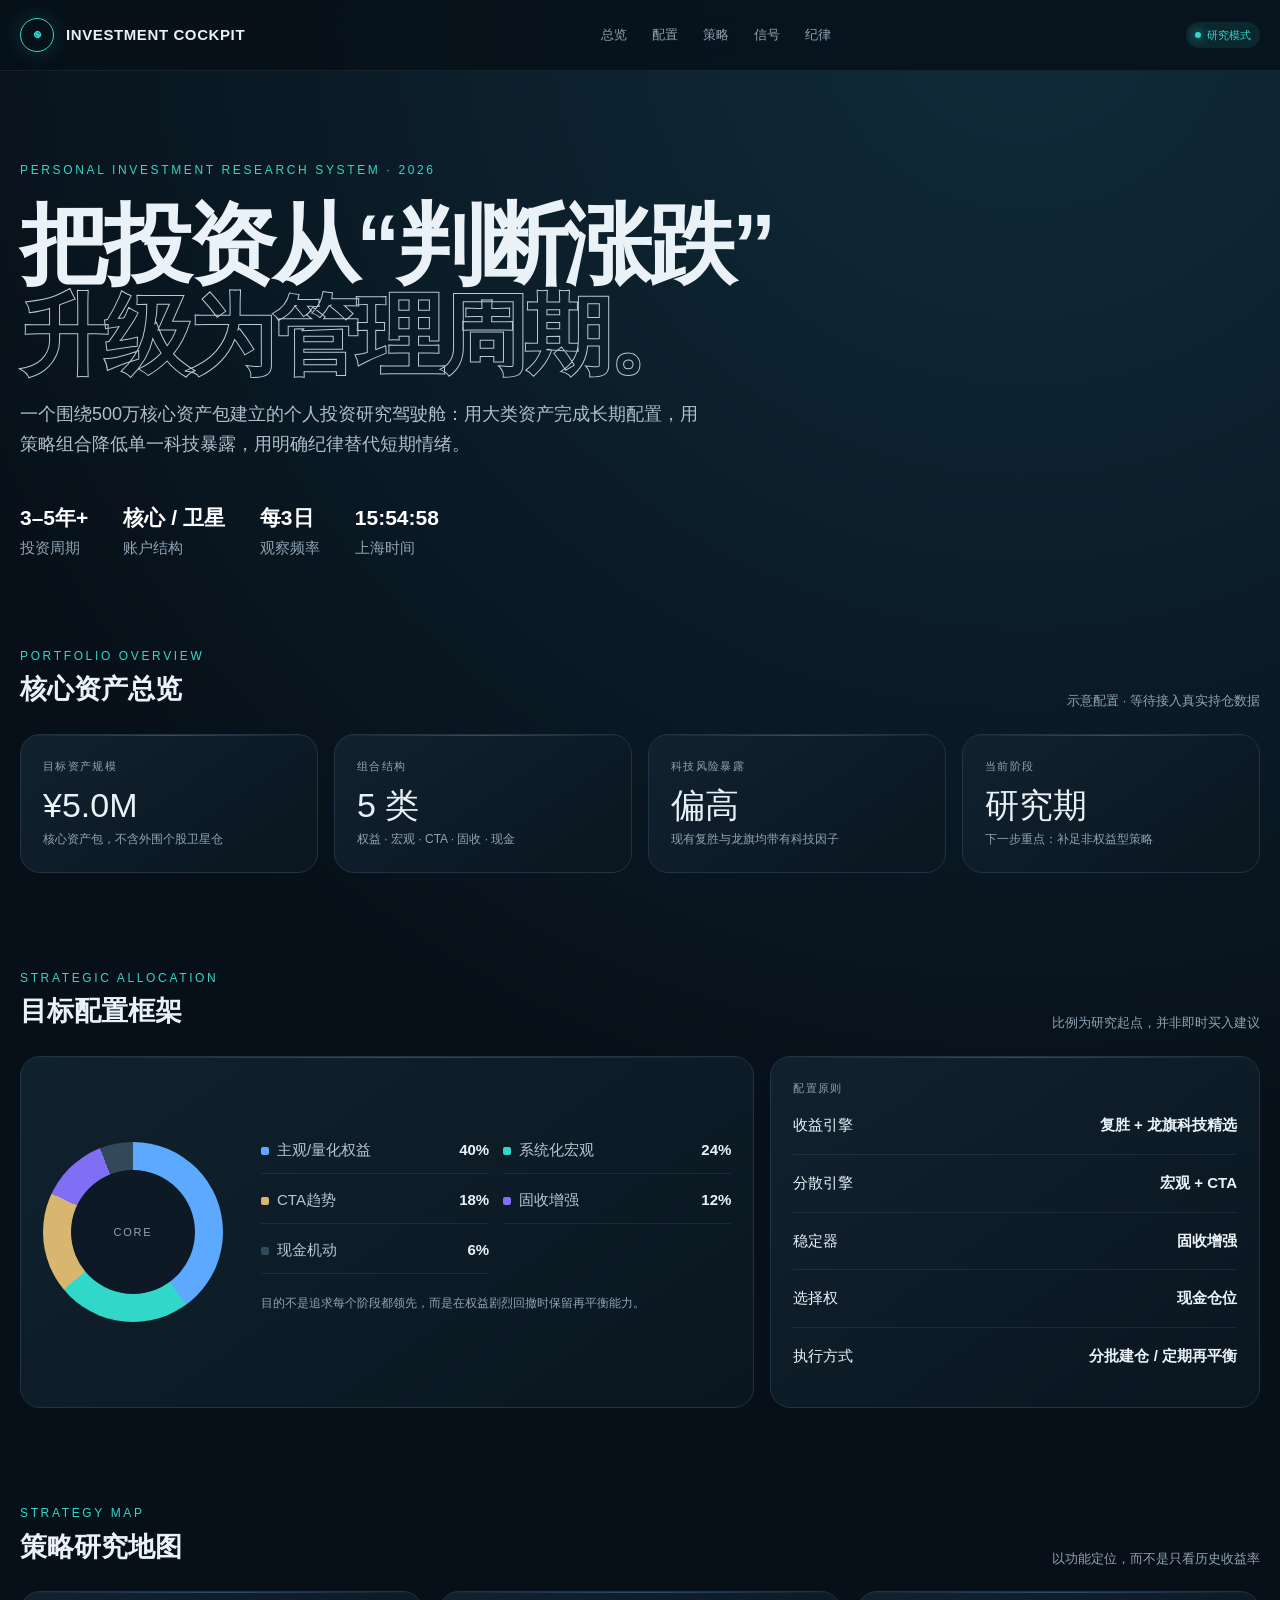
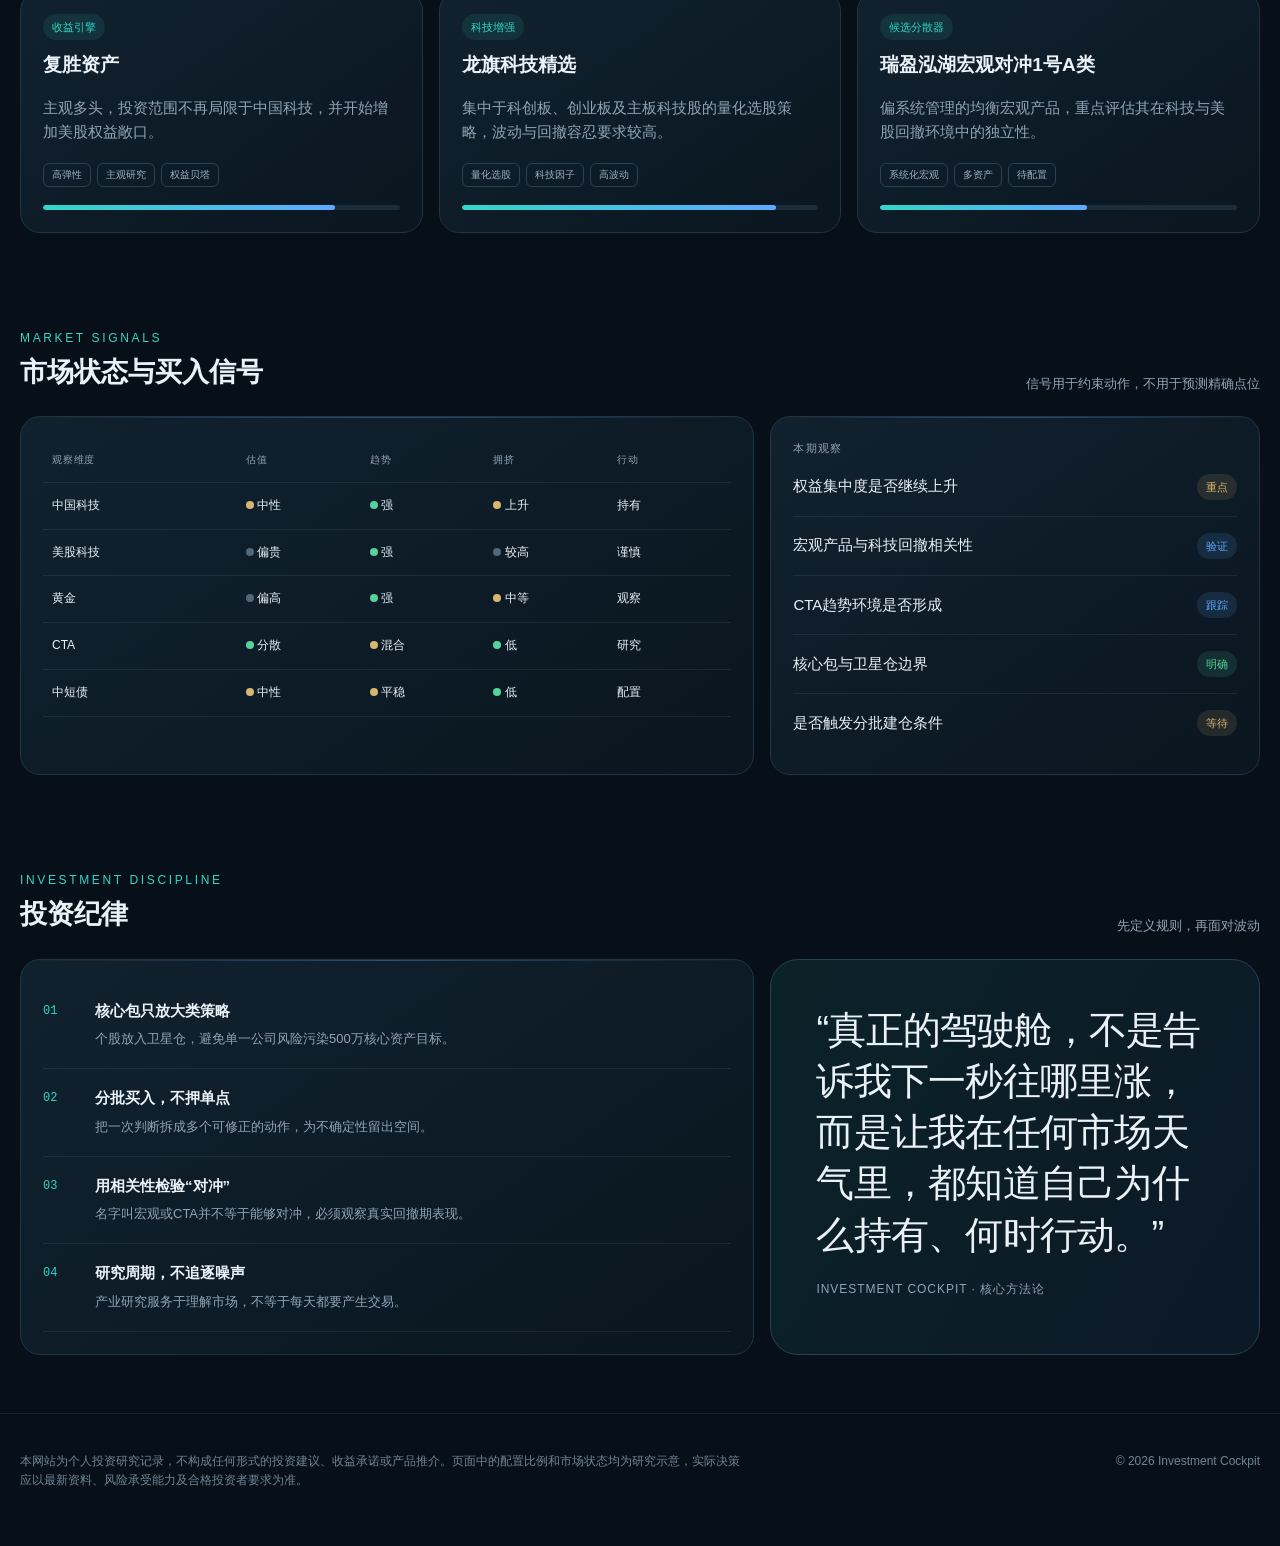
==== index.html @ ebb6c168 "Create investment cockpit homepage" ====
<!doctype html>
<html lang="zh-CN">
<head>
  <meta charset="utf-8">
  <meta name="viewport" content="width=device-width,initial-scale=1">
  <meta name="description" content="个人投资研究与资产配置驾驶舱：核心资产、策略研究、市场观察和买入纪律。">
  <title>Investment Cockpit｜个人投资驾驶舱</title>
  <style>
    :root{--bg:#071019;--panel:#0d1924;--panel2:#101f2c;--line:#203444;--text:#eaf2f8;--muted:#90a4b5;--cyan:#31d7c8;--blue:#5da9ff;--gold:#d9b66f;--green:#54d39a;--red:#ff7185;--radius:20px}
    *{box-sizing:border-box}html{scroll-behavior:smooth}body{margin:0;background:radial-gradient(circle at 80% 0,#102c3b 0,transparent 35%),var(--bg);color:var(--text);font:15px/1.65 Inter,"PingFang SC","Microsoft YaHei",sans-serif}
    a{color:inherit;text-decoration:none}.wrap{width:min(1240px,calc(100% - 40px));margin:auto}.nav{position:sticky;top:0;z-index:20;background:rgba(7,16,25,.82);backdrop-filter:blur(18px);border-bottom:1px solid rgba(255,255,255,.07)}
    .navin{height:70px;display:flex;align-items:center;justify-content:space-between}.brand{display:flex;align-items:center;gap:12px;font-weight:700;letter-spacing:.04em}.mark{width:34px;height:34px;border:1px solid var(--cyan);border-radius:50%;display:grid;place-items:center;color:var(--cyan);box-shadow:0 0 22px rgba(49,215,200,.18)}
    .links{display:flex;gap:25px;color:var(--muted);font-size:13px}.links a:hover{color:#fff}.hero{padding:90px 0 48px}.eyebrow{color:var(--cyan);letter-spacing:.22em;font-size:12px;text-transform:uppercase}.hero h1{font-size:clamp(44px,7vw,88px);line-height:1.04;margin:18px 0;max-width:920px;letter-spacing:-.045em}.hero h1 span{color:transparent;-webkit-text-stroke:1px #b8c8d4}.lead{max-width:680px;font-size:18px;color:#afbfcb}.heroMeta{display:flex;gap:35px;margin-top:42px;color:var(--muted)}.heroMeta b{display:block;color:#fff;font-size:21px;font-weight:600}
    .section{padding:34px 0 58px}.sectionHead{display:flex;align-items:end;justify-content:space-between;margin-bottom:22px}.sectionHead h2{font-size:27px;margin:0}.sectionHead p{margin:0;color:var(--muted);font-size:13px}.grid{display:grid;gap:16px}.g4{grid-template-columns:repeat(4,1fr)}.g3{grid-template-columns:repeat(3,1fr)}.g2{grid-template-columns:1.2fr .8fr}.card{background:linear-gradient(145deg,rgba(17,34,47,.96),rgba(10,22,32,.96));border:1px solid var(--line);border-radius:var(--radius);padding:22px;position:relative;overflow:hidden}.card:before{content:"";position:absolute;inset:0 auto auto 0;width:100%;height:1px;background:linear-gradient(90deg,transparent,rgba(93,169,255,.35),transparent)}
    .kicker{font-size:11px;letter-spacing:.12em;text-transform:uppercase;color:var(--muted)}.metric{font-size:34px;line-height:1.2;margin:10px 0 4px}.sub{font-size:12px;color:var(--muted)}.pill{display:inline-flex;align-items:center;gap:6px;padding:4px 9px;border-radius:99px;background:rgba(49,215,200,.1);color:var(--cyan);font-size:11px}.dot{width:6px;height:6px;border-radius:50%;background:currentColor;box-shadow:0 0 10px currentColor}
    .allocation{display:grid;grid-template-columns:190px 1fr;gap:28px;align-items:center}.donut{width:180px;aspect-ratio:1;border-radius:50%;background:conic-gradient(var(--blue) 0 40%,var(--cyan) 40% 64%,var(--gold) 64% 82%,#806ef5 82% 94%,#32485b 94%);position:relative}.donut:after{content:"CORE";position:absolute;inset:28px;background:var(--panel);border-radius:50%;display:grid;place-items:center;letter-spacing:.16em;color:var(--muted);font-size:11px}.legend{display:grid;grid-template-columns:1fr 1fr;gap:14px}.li{display:flex;justify-content:space-between;padding-bottom:10px;border-bottom:1px solid rgba(255,255,255,.07)}.li span:first-child{color:#b8c6d0}.sw{width:8px;height:8px;border-radius:2px;display:inline-block;margin-right:8px}
    .signal{display:flex;align-items:center;justify-content:space-between;padding:16px 0;border-bottom:1px solid rgba(255,255,255,.07)}.signal:last-child{border:0}.status{font-size:11px;padding:4px 9px;border-radius:99px}.watch{background:rgba(217,182,111,.12);color:var(--gold)}.neutral{background:rgba(93,169,255,.12);color:var(--blue)}.ready{background:rgba(84,211,154,.12);color:var(--green)}
    .strategy h3{margin:9px 0 6px;font-size:19px}.strategy p{color:var(--muted);min-height:52px}.bar{height:5px;border-radius:5px;background:#1b2d3b;overflow:hidden;margin-top:18px}.bar i{display:block;height:100%;background:linear-gradient(90deg,var(--cyan),var(--blue));border-radius:5px}.tagrow{display:flex;gap:6px;flex-wrap:wrap;margin-top:14px}.tag{border:1px solid #294153;color:#9db0be;padding:3px 8px;border-radius:6px;font-size:10px}
    .matrix{display:grid;grid-template-columns:1.1fr repeat(4,.7fr);font-size:12px}.cell{padding:13px 9px;border-bottom:1px solid rgba(255,255,255,.07)}.head{color:var(--muted);font-size:10px;letter-spacing:.08em}.score{width:8px;height:8px;border-radius:50%;display:inline-block}.high{background:var(--green)}.mid{background:var(--gold)}.low{background:#526879}
    .rules{counter-reset:item}.rule{display:grid;grid-template-columns:38px 1fr;gap:14px;padding:17px 0;border-bottom:1px solid rgba(255,255,255,.07)}.rule:before{counter-increment:item;content:"0" counter(item);color:var(--cyan);font:12px/1 monospace;padding-top:6px}.rule b{display:block;margin-bottom:3px}.rule span{color:var(--muted);font-size:13px}.quote{padding:45px;background:linear-gradient(120deg,rgba(49,215,200,.09),rgba(93,169,255,.06));border:1px solid #244254;border-radius:28px;font-size:clamp(23px,3vw,38px);line-height:1.35;letter-spacing:-.02em}.quote small{display:block;margin-top:20px;color:var(--muted);font-size:12px;letter-spacing:.08em}
    footer{padding:38px 0 55px;color:#6f8494;border-top:1px solid rgba(255,255,255,.07);font-size:12px}.footerIn{display:flex;justify-content:space-between}.disclaimer{max-width:720px}.clock{font-variant-numeric:tabular-nums}.mobileOnly{display:none}
    @media(max-width:900px){.g4,.g3,.g2{grid-template-columns:1fr 1fr}.g2{grid-template-columns:1fr}.allocation{grid-template-columns:1fr}.links{display:none}.hero{padding-top:60px}.heroMeta{flex-wrap:wrap}.matrix{grid-template-columns:1.3fr repeat(4,.65fr)}}
    @media(max-width:620px){.wrap{width:min(100% - 24px,1240px)}.g4,.g3{grid-template-columns:1fr}.hero h1{font-size:45px}.heroMeta{gap:22px}.legend{grid-template-columns:1fr}.quote{padding:28px}.matrix{font-size:10px;overflow:auto}.cell{padding:11px 5px}.footerIn{display:block}.mobileOnly{display:block}}
  </style>
</head>
<body>
  <nav class="nav"><div class="wrap navin"><a class="brand" href="#top"><span class="mark">◉</span> INVESTMENT COCKPIT</a><div class="links"><a href="#overview">总览</a><a href="#allocation">配置</a><a href="#strategy">策略</a><a href="#signals">信号</a><a href="#discipline">纪律</a></div><span class="pill"><span class="dot"></span>研究模式</span></div></nav>
  <main id="top">
    <header class="hero wrap"><div class="eyebrow">Personal Investment Research System · 2026</div><h1>把投资从“判断涨跌”<br><span>升级为管理周期。</span></h1><p class="lead">一个围绕500万核心资产包建立的个人投资研究驾驶舱：用大类资产完成长期配置，用策略组合降低单一科技暴露，用明确纪律替代短期情绪。</p><div class="heroMeta"><div><b>3–5年+</b>投资周期</div><div><b>核心 / 卫星</b>账户结构</div><div><b>每3日</b>观察频率</div><div><b class="clock" id="clock">--:--:--</b>上海时间</div></div></header>

    <section class="section wrap" id="overview"><div class="sectionHead"><div><span class="eyebrow">Portfolio overview</span><h2>核心资产总览</h2></div><p>示意配置 · 等待接入真实持仓数据</p></div><div class="grid g4"><div class="card"><div class="kicker">目标资产规模</div><div class="metric">¥5.0M</div><div class="sub">核心资产包，不含外围个股卫星仓</div></div><div class="card"><div class="kicker">组合结构</div><div class="metric">5 类</div><div class="sub">权益 · 宏观 · CTA · 固收 · 现金</div></div><div class="card"><div class="kicker">科技风险暴露</div><div class="metric">偏高</div><div class="sub">现有复胜与龙旗均带有科技因子</div></div><div class="card"><div class="kicker">当前阶段</div><div class="metric">研究期</div><div class="sub">下一步重点：补足非权益型策略</div></div></div></section>

    <section class="section wrap" id="allocation"><div class="sectionHead"><div><span class="eyebrow">Strategic allocation</span><h2>目标配置框架</h2></div><p>比例为研究起点，并非即时买入建议</p></div><div class="grid g2"><div class="card allocation"><div class="donut"></div><div><div class="legend"><div class="li"><span><i class="sw" style="background:var(--blue)"></i>主观/量化权益</span><b>40%</b></div><div class="li"><span><i class="sw" style="background:var(--cyan)"></i>系统化宏观</span><b>24%</b></div><div class="li"><span><i class="sw" style="background:var(--gold)"></i>CTA趋势</span><b>18%</b></div><div class="li"><span><i class="sw" style="background:#806ef5"></i>固收增强</span><b>12%</b></div><div class="li"><span><i class="sw" style="background:#32485b"></i>现金机动</span><b>6%</b></div></div><p class="sub" style="margin-top:20px">目的不是追求每个阶段都领先，而是在权益剧烈回撤时保留再平衡能力。</p></div></div><div class="card"><div class="kicker">配置原则</div><div class="signal"><span>收益引擎</span><b>复胜 + 龙旗科技精选</b></div><div class="signal"><span>分散引擎</span><b>宏观 + CTA</b></div><div class="signal"><span>稳定器</span><b>固收增强</b></div><div class="signal"><span>选择权</span><b>现金仓位</b></div><div class="signal"><span>执行方式</span><b>分批建仓 / 定期再平衡</b></div></div></div></section>

    <section class="section wrap" id="strategy"><div class="sectionHead"><div><span class="eyebrow">Strategy map</span><h2>策略研究地图</h2></div><p>以功能定位，而不是只看历史收益率</p></div><div class="grid g3"><article class="card strategy"><span class="pill">收益引擎</span><h3>复胜资产</h3><p>主观多头，投资范围不再局限于中国科技，并开始增加美股权益敞口。</p><div class="tagrow"><span class="tag">高弹性</span><span class="tag">主观研究</span><span class="tag">权益贝塔</span></div><div class="bar"><i style="width:82%"></i></div></article><article class="card strategy"><span class="pill">科技增强</span><h3>龙旗科技精选</h3><p>集中于科创板、创业板及主板科技股的量化选股策略，波动与回撤容忍要求较高。</p><div class="tagrow"><span class="tag">量化选股</span><span class="tag">科技因子</span><span class="tag">高波动</span></div><div class="bar"><i style="width:88%"></i></div></article><article class="card strategy"><span class="pill">候选分散器</span><h3>瑞盈泓湖宏观对冲1号A类</h3><p>偏系统管理的均衡宏观产品，重点评估其在科技与美股回撤环境中的独立性。</p><div class="tagrow"><span class="tag">系统化宏观</span><span class="tag">多资产</span><span class="tag">待配置</span></div><div class="bar"><i style="width:58%"></i></div></article></div></section>

    <section class="section wrap" id="signals"><div class="sectionHead"><div><span class="eyebrow">Market signals</span><h2>市场状态与买入信号</h2></div><p>信号用于约束动作，不用于预测精确点位</p></div><div class="grid g2"><div class="card"><div class="matrix"><div class="cell head">观察维度</div><div class="cell head">估值</div><div class="cell head">趋势</div><div class="cell head">拥挤</div><div class="cell head">行动</div><div class="cell">中国科技</div><div class="cell"><i class="score mid"></i> 中性</div><div class="cell"><i class="score high"></i> 强</div><div class="cell"><i class="score mid"></i> 上升</div><div class="cell">持有</div><div class="cell">美股科技</div><div class="cell"><i class="score low"></i> 偏贵</div><div class="cell"><i class="score high"></i> 强</div><div class="cell"><i class="score low"></i> 较高</div><div class="cell">谨慎</div><div class="cell">黄金</div><div class="cell"><i class="score low"></i> 偏高</div><div class="cell"><i class="score high"></i> 强</div><div class="cell"><i class="score mid"></i> 中等</div><div class="cell">观察</div><div class="cell">CTA</div><div class="cell"><i class="score high"></i> 分散</div><div class="cell"><i class="score mid"></i> 混合</div><div class="cell"><i class="score high"></i> 低</div><div class="cell">研究</div><div class="cell">中短债</div><div class="cell"><i class="score mid"></i> 中性</div><div class="cell"><i class="score mid"></i> 平稳</div><div class="cell"><i class="score high"></i> 低</div><div class="cell">配置</div></div></div><div class="card"><div class="kicker">本期观察</div><div class="signal"><span>权益集中度是否继续上升</span><span class="status watch">重点</span></div><div class="signal"><span>宏观产品与科技回撤相关性</span><span class="status neutral">验证</span></div><div class="signal"><span>CTA趋势环境是否形成</span><span class="status neutral">跟踪</span></div><div class="signal"><span>核心包与卫星仓边界</span><span class="status ready">明确</span></div><div class="signal"><span>是否触发分批建仓条件</span><span class="status watch">等待</span></div></div></div></section>

    <section class="section wrap" id="discipline"><div class="sectionHead"><div><span class="eyebrow">Investment discipline</span><h2>投资纪律</h2></div><p>先定义规则，再面对波动</p></div><div class="grid g2"><div class="card rules"><div class="rule"><div><b>核心包只放大类策略</b><span>个股放入卫星仓，避免单一公司风险污染500万核心资产目标。</span></div></div><div class="rule"><div><b>分批买入，不押单点</b><span>把一次判断拆成多个可修正的动作，为不确定性留出空间。</span></div></div><div class="rule"><div><b>用相关性检验“对冲”</b><span>名字叫宏观或CTA并不等于能够对冲，必须观察真实回撤期表现。</span></div></div><div class="rule"><div><b>研究周期，不追逐噪声</b><span>产业研究服务于理解市场，不等于每天都要产生交易。</span></div></div></div><div class="quote">“真正的驾驶舱，不是告诉我下一秒往哪里涨，而是让我在任何市场天气里，都知道自己为什么持有、何时行动。”<small>INVESTMENT COCKPIT · 核心方法论</small></div></div></section>
  </main>
  <footer><div class="wrap footerIn"><div class="disclaimer">本网站为个人投资研究记录，不构成任何形式的投资建议、收益承诺或产品推介。页面中的配置比例和市场状态均为研究示意，实际决策应以最新资料、风险承受能力及合格投资者要求为准。</div><div>© 2026 Investment Cockpit</div></div></footer>
  <script>function tick(){const s=new Intl.DateTimeFormat('zh-CN',{timeZone:'Asia/Shanghai',hour:'2-digit',minute:'2-digit',second:'2-digit',hour12:false}).format(new Date());document.getElementById('clock').textContent=s}tick();setInterval(tick,1000);</script>
</body>
</html>
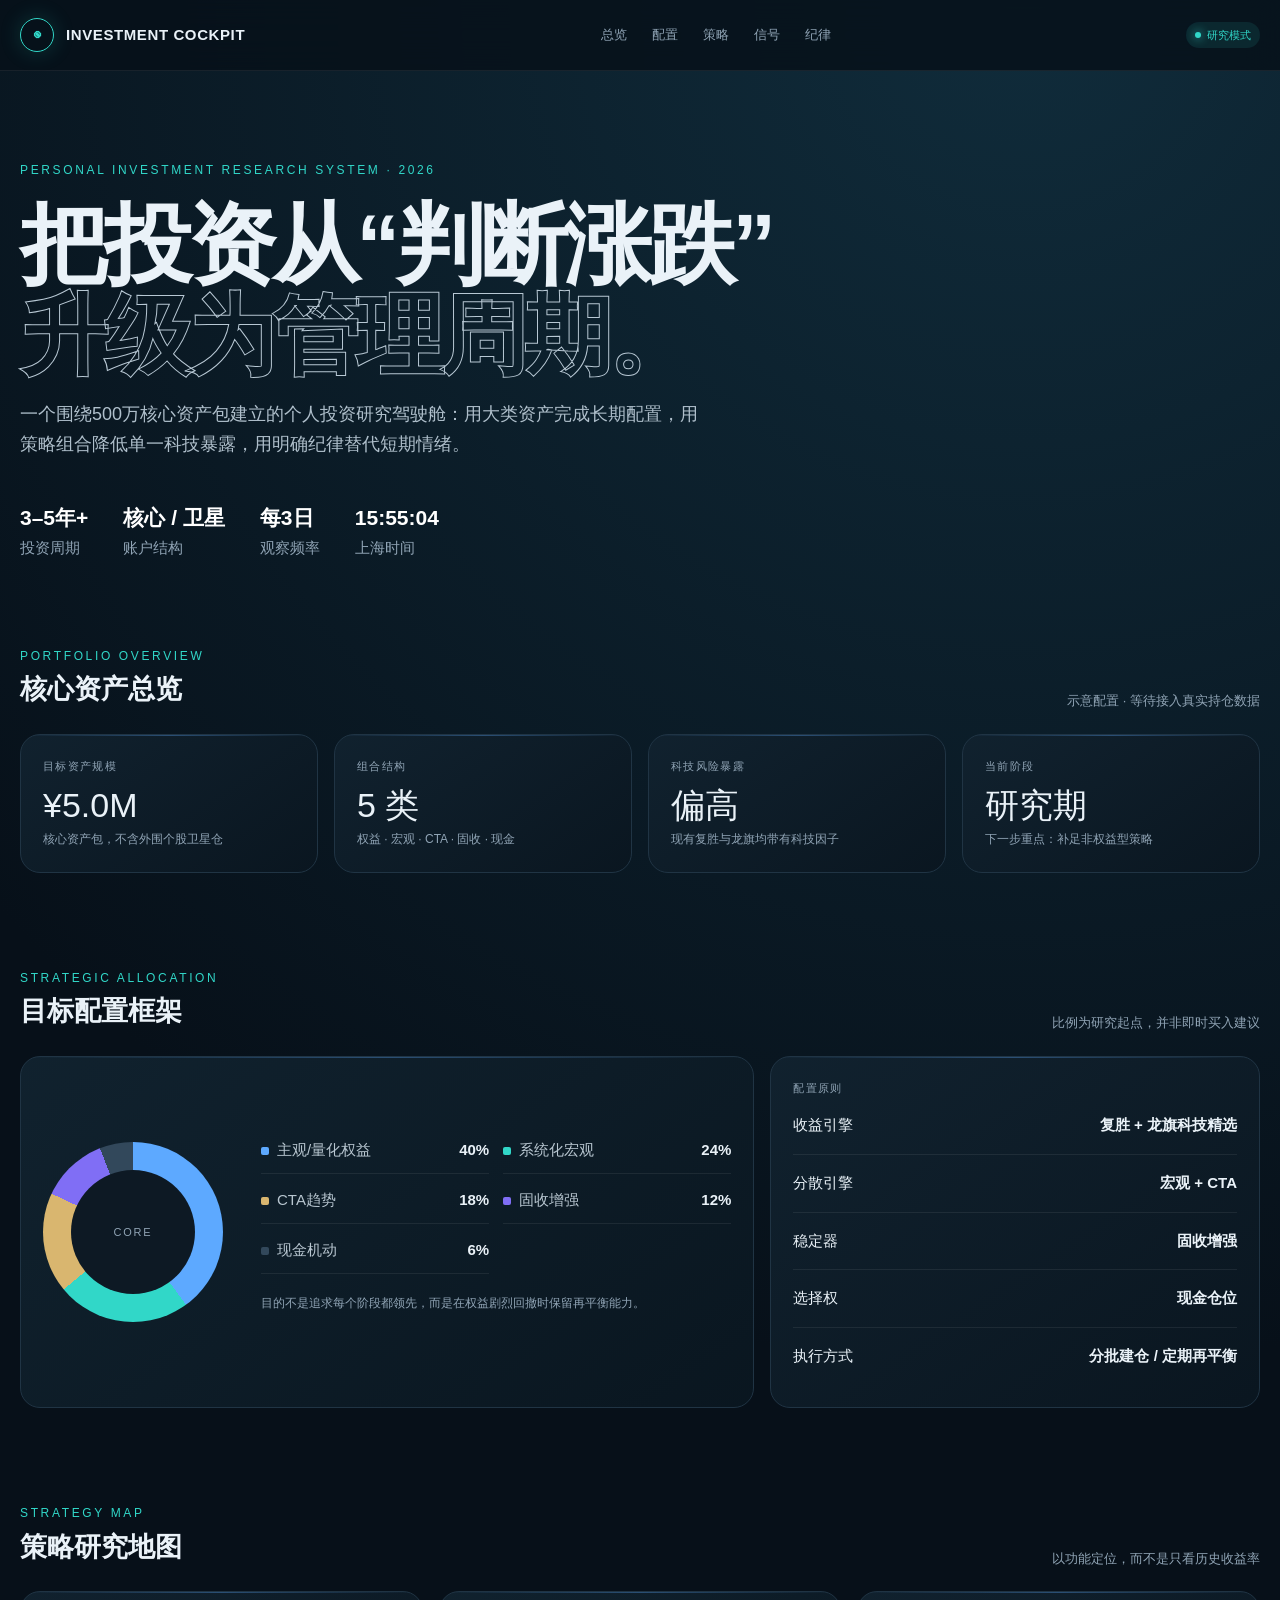
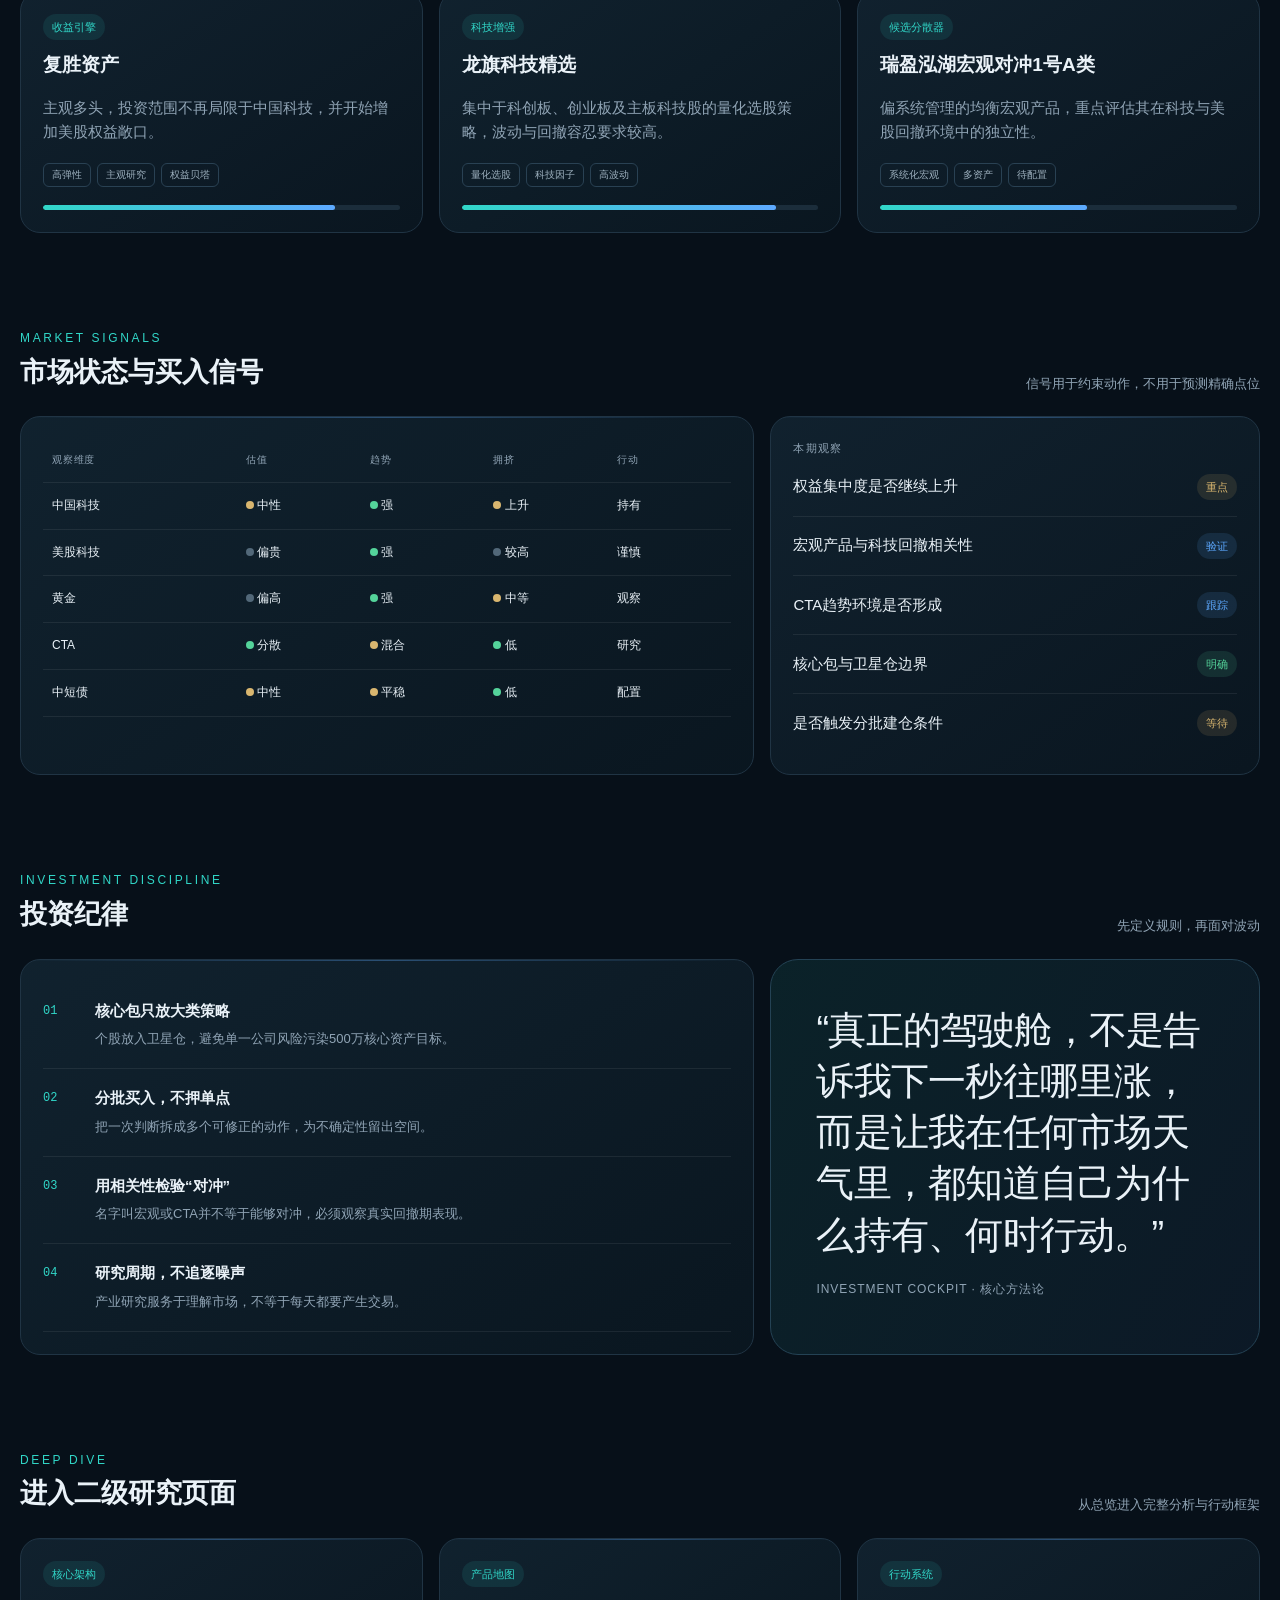
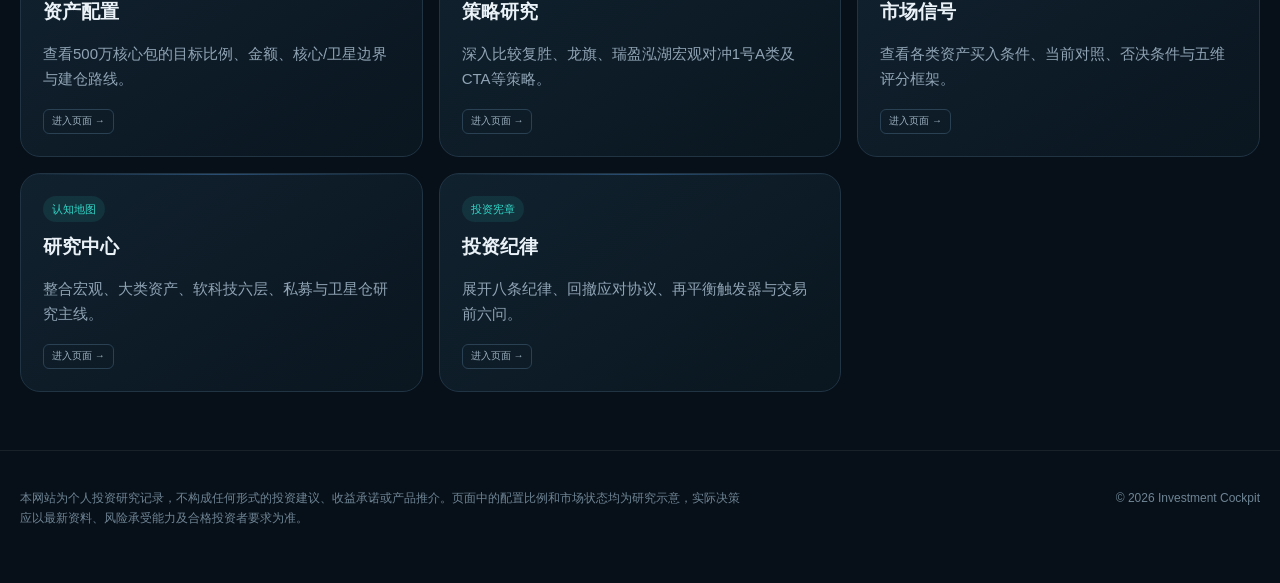
==== commit 333f6528: "Connect homepage to all secondary research pages" ====
--- a/index.html
+++ b/index.html
@@ -37,6 +37,7 @@
     <section class="section wrap" id="signals"><div class="sectionHead"><div><span class="eyebrow">Market signals</span><h2>市场状态与买入信号</h2></div><p>信号用于约束动作，不用于预测精确点位</p></div><div class="grid g2"><div class="card"><div class="matrix"><div class="cell head">观察维度</div><div class="cell head">估值</div><div class="cell head">趋势</div><div class="cell head">拥挤</div><div class="cell head">行动</div><div class="cell">中国科技</div><div class="cell"><i class="score mid"></i> 中性</div><div class="cell"><i class="score high"></i> 强</div><div class="cell"><i class="score mid"></i> 上升</div><div class="cell">持有</div><div class="cell">美股科技</div><div class="cell"><i class="score low"></i> 偏贵</div><div class="cell"><i class="score high"></i> 强</div><div class="cell"><i class="score low"></i> 较高</div><div class="cell">谨慎</div><div class="cell">黄金</div><div class="cell"><i class="score low"></i> 偏高</div><div class="cell"><i class="score high"></i> 强</div><div class="cell"><i class="score mid"></i> 中等</div><div class="cell">观察</div><div class="cell">CTA</div><div class="cell"><i class="score high"></i> 分散</div><div class="cell"><i class="score mid"></i> 混合</div><div class="cell"><i class="score high"></i> 低</div><div class="cell">研究</div><div class="cell">中短债</div><div class="cell"><i class="score mid"></i> 中性</div><div class="cell"><i class="score mid"></i> 平稳</div><div class="cell"><i class="score high"></i> 低</div><div class="cell">配置</div></div></div><div class="card"><div class="kicker">本期观察</div><div class="signal"><span>权益集中度是否继续上升</span><span class="status watch">重点</span></div><div class="signal"><span>宏观产品与科技回撤相关性</span><span class="status neutral">验证</span></div><div class="signal"><span>CTA趋势环境是否形成</span><span class="status neutral">跟踪</span></div><div class="signal"><span>核心包与卫星仓边界</span><span class="status ready">明确</span></div><div class="signal"><span>是否触发分批建仓条件</span><span class="status watch">等待</span></div></div></div></section>
 
     <section class="section wrap" id="discipline"><div class="sectionHead"><div><span class="eyebrow">Investment discipline</span><h2>投资纪律</h2></div><p>先定义规则，再面对波动</p></div><div class="grid g2"><div class="card rules"><div class="rule"><div><b>核心包只放大类策略</b><span>个股放入卫星仓，避免单一公司风险污染500万核心资产目标。</span></div></div><div class="rule"><div><b>分批买入，不押单点</b><span>把一次判断拆成多个可修正的动作，为不确定性留出空间。</span></div></div><div class="rule"><div><b>用相关性检验“对冲”</b><span>名字叫宏观或CTA并不等于能够对冲，必须观察真实回撤期表现。</span></div></div><div class="rule"><div><b>研究周期，不追逐噪声</b><span>产业研究服务于理解市场，不等于每天都要产生交易。</span></div></div></div><div class="quote">“真正的驾驶舱，不是告诉我下一秒往哪里涨，而是让我在任何市场天气里，都知道自己为什么持有、何时行动。”<small>INVESTMENT COCKPIT · 核心方法论</small></div></div></section>
+    <section class="section wrap"><div class="sectionHead"><div><span class="eyebrow">Deep dive</span><h2>进入二级研究页面</h2></div><p>从总览进入完整分析与行动框架</p></div><div class="grid g3"><a class="card strategy" href="allocation.html"><span class="pill">核心架构</span><h3>资产配置</h3><p>查看500万核心包的目标比例、金额、核心/卫星边界与建仓路线。</p><div class="tagrow"><span class="tag">进入页面 →</span></div></a><a class="card strategy" href="strategies.html"><span class="pill">产品地图</span><h3>策略研究</h3><p>深入比较复胜、龙旗、瑞盈泓湖宏观对冲1号A类及CTA等策略。</p><div class="tagrow"><span class="tag">进入页面 →</span></div></a><a class="card strategy" href="signals.html"><span class="pill">行动系统</span><h3>市场信号</h3><p>查看各类资产买入条件、当前对照、否决条件与五维评分框架。</p><div class="tagrow"><span class="tag">进入页面 →</span></div></a><a class="card strategy" href="research.html"><span class="pill">认知地图</span><h3>研究中心</h3><p>整合宏观、大类资产、软科技六层、私募与卫星仓研究主线。</p><div class="tagrow"><span class="tag">进入页面 →</span></div></a><a class="card strategy" href="discipline.html"><span class="pill">投资宪章</span><h3>投资纪律</h3><p>展开八条纪律、回撤应对协议、再平衡触发器与交易前六问。</p><div class="tagrow"><span class="tag">进入页面 →</span></div></a></div></section>
   </main>
   <footer><div class="wrap footerIn"><div class="disclaimer">本网站为个人投资研究记录，不构成任何形式的投资建议、收益承诺或产品推介。页面中的配置比例和市场状态均为研究示意，实际决策应以最新资料、风险承受能力及合格投资者要求为准。</div><div>© 2026 Investment Cockpit</div></div></footer>
   <script>function tick(){const s=new Intl.DateTimeFormat('zh-CN',{timeZone:'Asia/Shanghai',hour:'2-digit',minute:'2-digit',second:'2-digit',hour12:false}).format(new Date());document.getElementById('clock').textContent=s}tick();setInterval(tick,1000);</script>
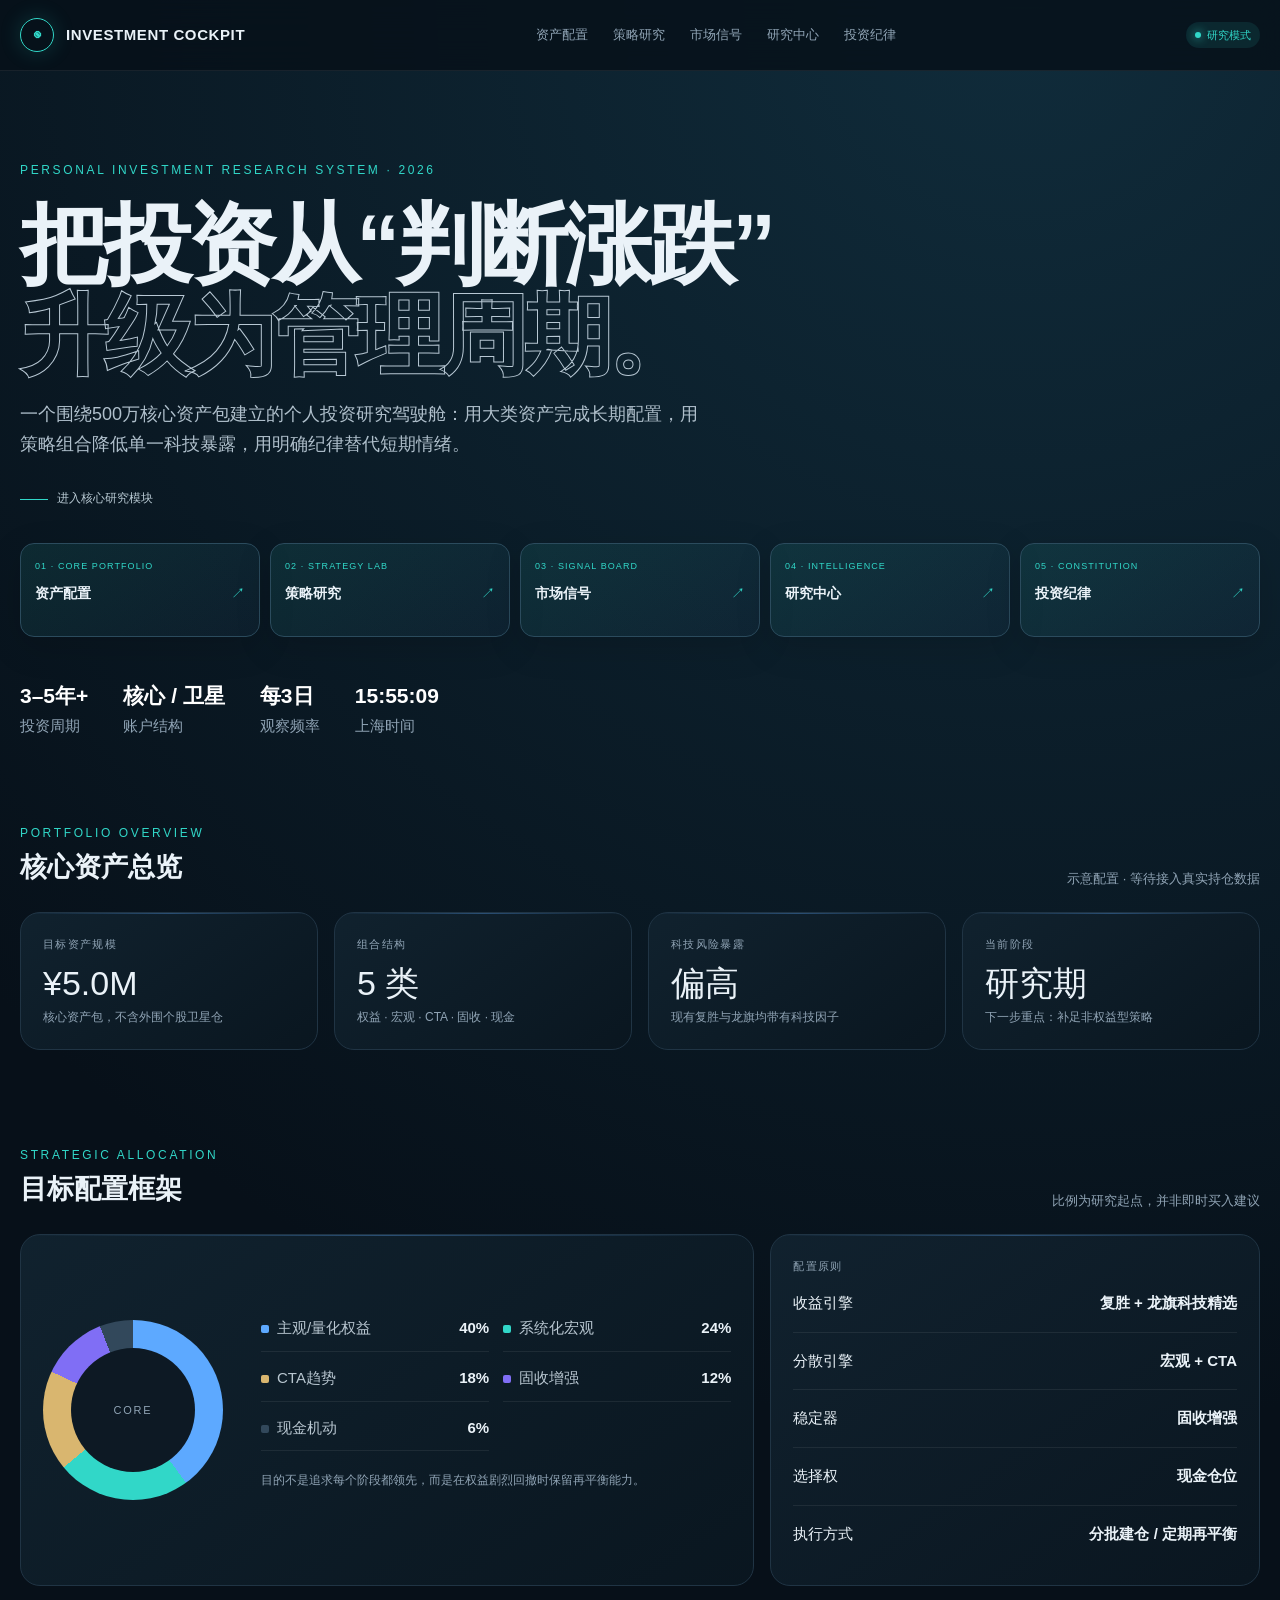
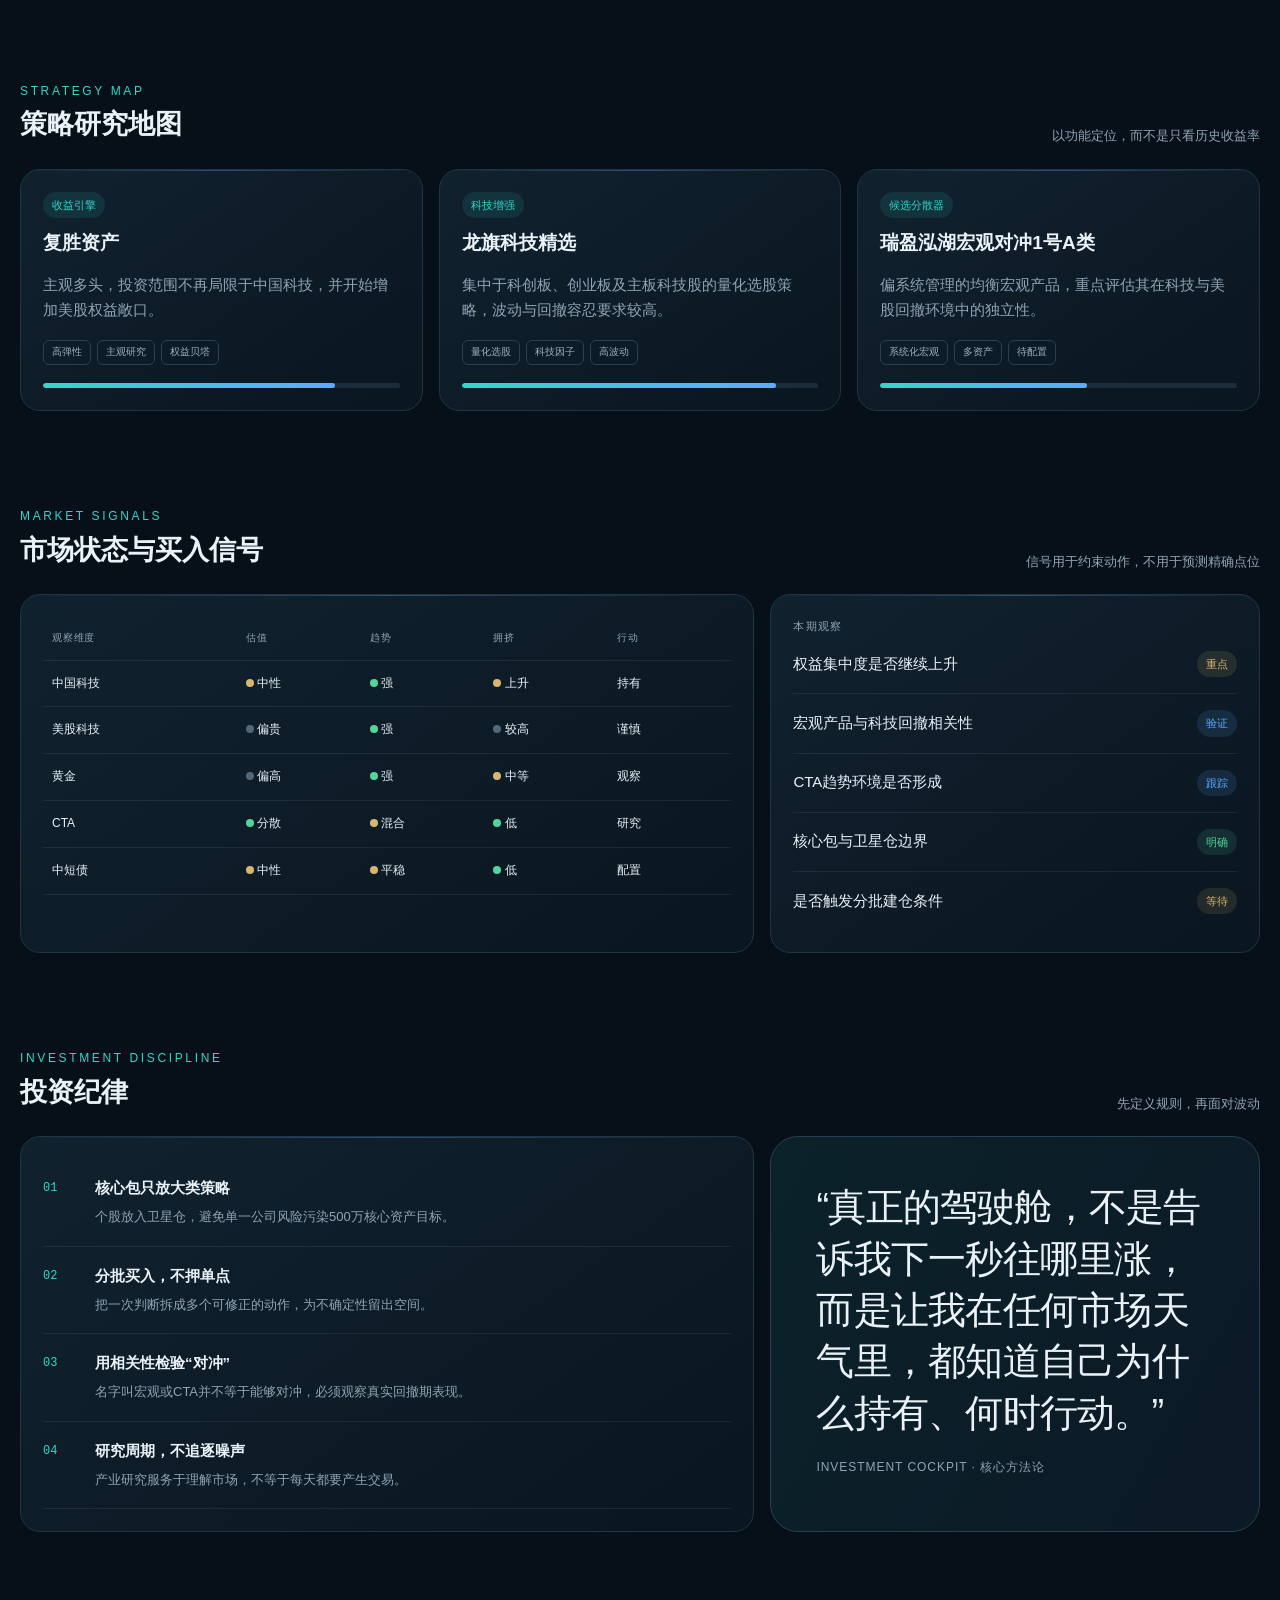
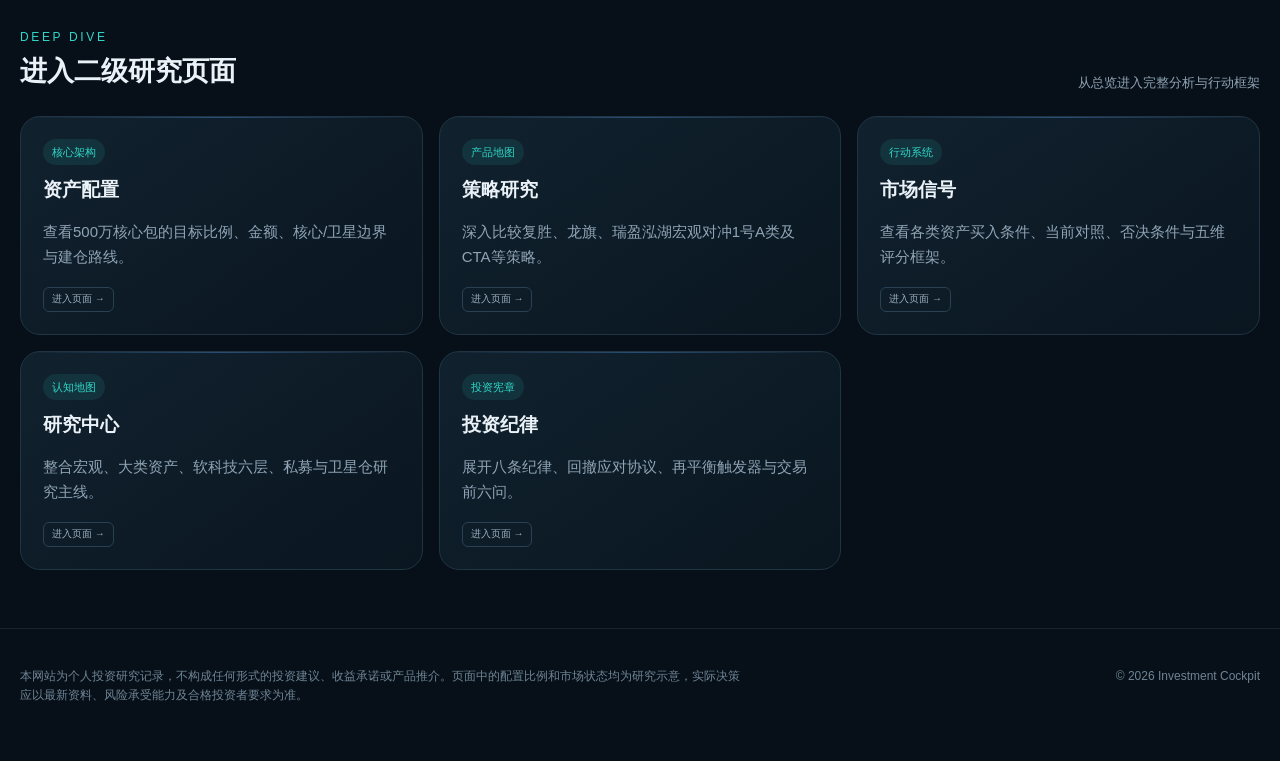
==== commit b9a147bc: "Move secondary page navigation into homepage hero" ====
--- a/index.html
+++ b/index.html
@@ -18,15 +18,15 @@
     .strategy h3{margin:9px 0 6px;font-size:19px}.strategy p{color:var(--muted);min-height:52px}.bar{height:5px;border-radius:5px;background:#1b2d3b;overflow:hidden;margin-top:18px}.bar i{display:block;height:100%;background:linear-gradient(90deg,var(--cyan),var(--blue));border-radius:5px}.tagrow{display:flex;gap:6px;flex-wrap:wrap;margin-top:14px}.tag{border:1px solid #294153;color:#9db0be;padding:3px 8px;border-radius:6px;font-size:10px}
     .matrix{display:grid;grid-template-columns:1.1fr repeat(4,.7fr);font-size:12px}.cell{padding:13px 9px;border-bottom:1px solid rgba(255,255,255,.07)}.head{color:var(--muted);font-size:10px;letter-spacing:.08em}.score{width:8px;height:8px;border-radius:50%;display:inline-block}.high{background:var(--green)}.mid{background:var(--gold)}.low{background:#526879}
     .rules{counter-reset:item}.rule{display:grid;grid-template-columns:38px 1fr;gap:14px;padding:17px 0;border-bottom:1px solid rgba(255,255,255,.07)}.rule:before{counter-increment:item;content:"0" counter(item);color:var(--cyan);font:12px/1 monospace;padding-top:6px}.rule b{display:block;margin-bottom:3px}.rule span{color:var(--muted);font-size:13px}.quote{padding:45px;background:linear-gradient(120deg,rgba(49,215,200,.09),rgba(93,169,255,.06));border:1px solid #244254;border-radius:28px;font-size:clamp(23px,3vw,38px);line-height:1.35;letter-spacing:-.02em}.quote small{display:block;margin-top:20px;color:var(--muted);font-size:12px;letter-spacing:.08em}
-    footer{padding:38px 0 55px;color:#6f8494;border-top:1px solid rgba(255,255,255,.07);font-size:12px}.footerIn{display:flex;justify-content:space-between}.disclaimer{max-width:720px}.clock{font-variant-numeric:tabular-nums}.mobileOnly{display:none}
-    @media(max-width:900px){.g4,.g3,.g2{grid-template-columns:1fr 1fr}.g2{grid-template-columns:1fr}.allocation{grid-template-columns:1fr}.links{display:none}.hero{padding-top:60px}.heroMeta{flex-wrap:wrap}.matrix{grid-template-columns:1.3fr repeat(4,.65fr)}}
-    @media(max-width:620px){.wrap{width:min(100% - 24px,1240px)}.g4,.g3{grid-template-columns:1fr}.hero h1{font-size:45px}.heroMeta{gap:22px}.legend{grid-template-columns:1fr}.quote{padding:28px}.matrix{font-size:10px;overflow:auto}.cell{padding:11px 5px}.footerIn{display:block}.mobileOnly{display:block}}
+    footer{padding:38px 0 55px;color:#6f8494;border-top:1px solid rgba(255,255,255,.07);font-size:12px}.footerIn{display:flex;justify-content:space-between}.disclaimer{max-width:720px}.clock{font-variant-numeric:tabular-nums}.mobileOnly{display:none}.heroPortals{display:grid;grid-template-columns:repeat(5,1fr);gap:10px;margin-top:34px}.heroPortal{min-height:94px;padding:15px 14px;border:1px solid #2b4b5d;border-radius:14px;background:linear-gradient(145deg,rgba(49,215,200,.105),rgba(93,169,255,.045));transition:.22s transform,.22s border-color,.22s background;box-shadow:0 10px 35px rgba(0,0,0,.15)}.heroPortal:hover{transform:translateY(-4px);border-color:var(--cyan);background:linear-gradient(145deg,rgba(49,215,200,.18),rgba(93,169,255,.09))}.heroPortal small{display:block;color:var(--cyan);font-size:9px;letter-spacing:.12em;text-transform:uppercase}.heroPortal b{display:flex;align-items:center;justify-content:space-between;margin-top:8px;font-size:14px}.heroPortal b:after{content:"↗";color:var(--cyan);font-weight:400}.portalLabel{display:flex;align-items:center;gap:9px;margin-top:30px;color:#b9cad4;font-size:12px}.portalLabel:before{content:"";width:28px;height:1px;background:var(--cyan)}
+    @media(max-width:900px){.g4,.g3,.g2{grid-template-columns:1fr 1fr}.g2{grid-template-columns:1fr}.allocation{grid-template-columns:1fr}.links{display:none}.hero{padding-top:60px}.heroMeta{flex-wrap:wrap}.matrix{grid-template-columns:1.3fr repeat(4,.65fr)}.heroPortals{grid-template-columns:repeat(3,1fr)}}
+    @media(max-width:620px){.wrap{width:min(100% - 24px,1240px)}.g4,.g3{grid-template-columns:1fr}.hero h1{font-size:45px}.heroMeta{gap:22px}.legend{grid-template-columns:1fr}.quote{padding:28px}.matrix{font-size:10px;overflow:auto}.cell{padding:11px 5px}.footerIn{display:block}.mobileOnly{display:block}.heroPortals{grid-template-columns:1fr 1fr}.heroPortal{min-height:82px}.hero{padding-bottom:28px}}
   </style>
 </head>
 <body>
-  <nav class="nav"><div class="wrap navin"><a class="brand" href="#top"><span class="mark">◉</span> INVESTMENT COCKPIT</a><div class="links"><a href="#overview">总览</a><a href="#allocation">配置</a><a href="#strategy">策略</a><a href="#signals">信号</a><a href="#discipline">纪律</a></div><span class="pill"><span class="dot"></span>研究模式</span></div></nav>
+  <nav class="nav"><div class="wrap navin"><a class="brand" href="#top"><span class="mark">◉</span> INVESTMENT COCKPIT</a><div class="links"><a href="allocation.html">资产配置</a><a href="strategies.html">策略研究</a><a href="signals.html">市场信号</a><a href="research.html">研究中心</a><a href="discipline.html">投资纪律</a></div><span class="pill"><span class="dot"></span>研究模式</span></div></nav>
   <main id="top">
-    <header class="hero wrap"><div class="eyebrow">Personal Investment Research System · 2026</div><h1>把投资从“判断涨跌”<br><span>升级为管理周期。</span></h1><p class="lead">一个围绕500万核心资产包建立的个人投资研究驾驶舱：用大类资产完成长期配置，用策略组合降低单一科技暴露，用明确纪律替代短期情绪。</p><div class="heroMeta"><div><b>3–5年+</b>投资周期</div><div><b>核心 / 卫星</b>账户结构</div><div><b>每3日</b>观察频率</div><div><b class="clock" id="clock">--:--:--</b>上海时间</div></div></header>
+    <header class="hero wrap"><div class="eyebrow">Personal Investment Research System · 2026</div><h1>把投资从“判断涨跌”<br><span>升级为管理周期。</span></h1><p class="lead">一个围绕500万核心资产包建立的个人投资研究驾驶舱：用大类资产完成长期配置，用策略组合降低单一科技暴露，用明确纪律替代短期情绪。</p><div class="portalLabel">进入核心研究模块</div><div class="heroPortals"><a class="heroPortal" href="allocation.html"><small>01 · Core Portfolio</small><b>资产配置</b></a><a class="heroPortal" href="strategies.html"><small>02 · Strategy Lab</small><b>策略研究</b></a><a class="heroPortal" href="signals.html"><small>03 · Signal Board</small><b>市场信号</b></a><a class="heroPortal" href="research.html"><small>04 · Intelligence</small><b>研究中心</b></a><a class="heroPortal" href="discipline.html"><small>05 · Constitution</small><b>投资纪律</b></a></div><div class="heroMeta"><div><b>3–5年+</b>投资周期</div><div><b>核心 / 卫星</b>账户结构</div><div><b>每3日</b>观察频率</div><div><b class="clock" id="clock">--:--:--</b>上海时间</div></div></header>
 
     <section class="section wrap" id="overview"><div class="sectionHead"><div><span class="eyebrow">Portfolio overview</span><h2>核心资产总览</h2></div><p>示意配置 · 等待接入真实持仓数据</p></div><div class="grid g4"><div class="card"><div class="kicker">目标资产规模</div><div class="metric">¥5.0M</div><div class="sub">核心资产包，不含外围个股卫星仓</div></div><div class="card"><div class="kicker">组合结构</div><div class="metric">5 类</div><div class="sub">权益 · 宏观 · CTA · 固收 · 现金</div></div><div class="card"><div class="kicker">科技风险暴露</div><div class="metric">偏高</div><div class="sub">现有复胜与龙旗均带有科技因子</div></div><div class="card"><div class="kicker">当前阶段</div><div class="metric">研究期</div><div class="sub">下一步重点：补足非权益型策略</div></div></div></section>
 
